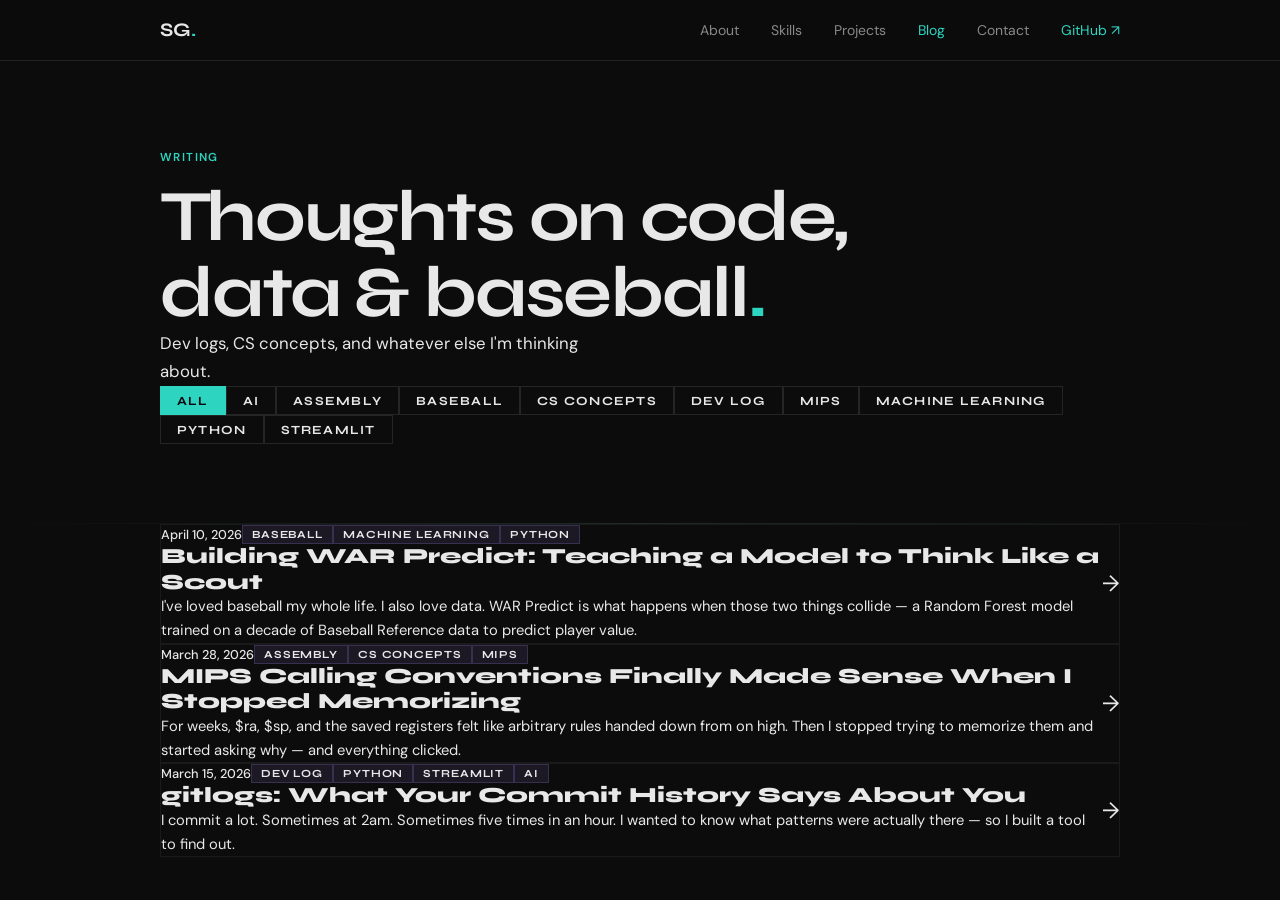
==== blog.html @ a14e2dfc "added new subfiles features for the blog section" ====
<!DOCTYPE html>
<html lang="en">
<head>
  <meta charset="UTF-8" />
  <meta name="viewport" content="width=device-width, initial-scale=1.0" />
  <meta name="description" content="Samuel Gonzalez — writing about dev, baseball analytics, and CS." />
  <title>Blog — Samuel Gonzalez</title>
  <link rel="preconnect" href="https://fonts.googleapis.com" />
  <link rel="preconnect" href="https://fonts.gstatic.com" crossorigin />
  <link href="https://fonts.googleapis.com/css2?family=Syne:wght@400;600;700;800&family=DM+Sans:ital,opsz,wght@0,9..40,300;0,9..40,400;0,9..40,500;1,9..40,300&display=swap" rel="stylesheet" />
  <link rel="stylesheet" href="style.css" />
  <link rel="stylesheet" href="blog.css" />
</head>
<body>

  <a href="#main-content" class="skip-link">Skip to content</a>
  <div class="noise" aria-hidden="true"></div>

  <!-- HEADER -->
  <header>
    <div class="container header-inner">
      <a href="index.html" class="wordmark" aria-label="Samuel Gonzalez home">SG<span class="dot">.</span></a>
      <nav>
        <ul class="nav-links">
          <li><a href="index.html#about">About</a></li>
          <li><a href="index.html#skills">Skills</a></li>
          <li><a href="index.html#projects">Projects</a></li>
          <li><a href="blog.html" class="nav-active">Blog</a></li>
          <li><a href="index.html#contact">Contact</a></li>
          <li><a href="https://github.com/SamGon24" target="_blank" rel="noopener noreferrer" class="nav-external">GitHub ↗</a></li>
        </ul>
      </nav>
      <button class="nav-toggle" aria-label="Toggle navigation" aria-expanded="false">
        <span></span><span></span>
      </button>
    </div>
  </header>

  <main id="main-content">

    <!-- BLOG HERO -->
    <section class="blog-hero">
      <div class="container">
        <div class="section-label reveal">Writing</div>
        <h1 class="blog-hero-title reveal reveal-delay-1">
          Thoughts on code,<br />data &amp; baseball<span class="accent-dot">.</span>
        </h1>
        <p class="blog-hero-sub reveal reveal-delay-2">
          Dev logs, CS concepts, and whatever else I'm thinking about.
        </p>

        <!-- Tag filter -->
        <div class="tag-filter reveal reveal-delay-3" id="tag-filter" role="group" aria-label="Filter by topic">
          <button class="tag-btn active" data-tag="all">All</button>
        </div>
      </div>
    </section>

    <!-- POST LIST -->
    <section class="blog-list-section">
      <div class="container">
        <div id="posts-grid" class="posts-grid">
          <!-- injected by JS -->
        </div>
        <div id="posts-empty" class="posts-empty" hidden>
          <span>No posts in this category yet.</span>
        </div>
      </div>
    </section>

  </main>

  <!-- POST MODAL (reading view) -->
  <div id="post-modal" class="modal" role="dialog" aria-modal="true" aria-labelledby="modal-title" hidden>
    <div class="modal-backdrop"></div>
    <div class="modal-panel">
      <button class="modal-close" aria-label="Close post">✕</button>
      <div class="modal-meta">
        <span id="modal-date" class="modal-date"></span>
        <div id="modal-tags" class="modal-tags"></div>
      </div>
      <h2 id="modal-title" class="modal-title"></h2>
      <div id="modal-body" class="modal-body"></div>
    </div>
  </div>

  <button id="back-to-top" aria-label="Back to top">↑</button>

  <script src="script.js"></script>
  <script src="blog.js"></script>
</body>
</html>
---- style.css ----
/* =============================================
   TOKENS
   ============================================= */
:root {
  --bg: #0c0c0c;
  --surface: #161616;
  --border: #222;
  --text: #e8e8e8;
  --muted: #888;
  --accent: #2dd4bf;
  --maxw: 1040px;
  --transition: 0.2s ease;
}

/* =============================================
   RESET & BASE
   ============================================= */
*, *::before, *::after { box-sizing: border-box; }
html { scroll-behavior: smooth; }

body {
  font-family: 'DM Sans', system-ui, sans-serif;
  font-size: 1rem;
  line-height: 1.65;
  margin: 0;
  padding: 0;
  background: var(--bg);
  color: var(--text);
  overflow-x: hidden;
}

img { display: block; max-width: 100%; height: auto; }
ul { list-style: none; padding: 0; margin: 0; }

/* =============================================
   TYPOGRAPHY
   ============================================= */
h1, h2, h3 {
  font-family: 'Syne', sans-serif;
  font-weight: 700;
  line-height: 1.05;
  margin: 0;
}

h2 { font-size: clamp(1.8rem, 3.5vw, 2.5rem); }
h3 { font-size: 1.15rem; }

p { color: var(--muted); margin: 0 0 1rem 0; }
p:last-child { margin-bottom: 0; }
strong { color: var(--text); font-weight: 600; }
em { font-style: italic; color: inherit; }

/* =============================================
   LAYOUT
   ============================================= */
.container {
  max-width: var(--maxw);
  margin: 0 auto;
  padding: 0 40px;
}

.section { padding: 100px 0; }

.section-alt {
  border-top: 1px solid var(--border);
  border-bottom: 1px solid var(--border);
}

.section-header { margin-bottom: 56px; }

.section-label {
  font-size: 0.72rem;
  font-weight: 600;
  letter-spacing: 0.12em;
  text-transform: uppercase;
  color: var(--accent);
  margin-bottom: 12px;
}

/* =============================================
   SKIP LINK
   ============================================= */
.skip-link {
  position: absolute;
  left: -999px;
  top: 12px;
  background: var(--surface);
  color: var(--text);
  padding: 10px 16px;
  border: 1px solid var(--border);
  z-index: 9999;
  font-size: 0.875rem;
}
.skip-link:focus { left: 12px; }

/* =============================================
   HEADER & NAV
   ============================================= */
header {
  position: fixed;
  top: 0; left: 0; right: 0;
  z-index: 100;
  background: rgba(12, 12, 12, 0.92);
  backdrop-filter: blur(8px);
  -webkit-backdrop-filter: blur(8px);
  border-bottom: 1px solid var(--border);
}

.header-inner {
  display: flex;
  align-items: center;
  justify-content: space-between;
  height: 60px;
}

.wordmark {
  font-family: 'Syne', sans-serif;
  font-size: 1.2rem;
  font-weight: 700;
  color: var(--text);
  text-decoration: none;
  transition: opacity var(--transition);
}
.wordmark:hover { color: var(--accent); opacity: 1; }
.dot { color: var(--accent); }

.nav-links {
  display: flex;
  align-items: center;
  gap: 32px;
}

nav a {
  color: var(--muted);
  text-decoration: none;
  font-size: 0.875rem;
  transition: color var(--transition);
}
nav a:hover { color: var(--accent); }
.nav-external { color: var(--accent) !important; }
nav a[aria-current="page"] { color: var(--accent); }

.nav-toggle {
  display: none;
  flex-direction: column;
  gap: 5px;
  background: none;
  border: none;
  cursor: pointer;
  padding: 4px;
}
.nav-toggle span {
  display: block;
  width: 20px;
  height: 1.5px;
  background: var(--text);
  transition: var(--transition);
}

/* =============================================
   FOCUS
   ============================================= */
a:focus-visible, button:focus-visible {
  outline: 1px solid var(--accent);
  outline-offset: 3px;
}

/* =============================================
   BUTTONS
   ============================================= */
.btn {
  display: inline-flex;
  align-items: center;
  gap: 6px;
  padding: 10px 20px;
  font-family: 'DM Sans', sans-serif;
  font-size: 0.875rem;
  font-weight: 500;
  text-decoration: none;
  cursor: pointer;
  white-space: nowrap;
  border: 1px solid var(--border);
  transition: opacity var(--transition), border-color var(--transition), color var(--transition);
}

.btn-primary {
  background: var(--accent);
  color: var(--bg);
  border-color: var(--accent);
}
.btn-primary:hover { opacity: 0.85; }

.btn-ghost {
  background: transparent;
  color: var(--muted);
}
.btn-ghost:hover { color: var(--text); border-color: var(--muted); }

.btn-outline {
  background: transparent;
  color: var(--text);
}
.btn-outline:hover { opacity: 0.6; }

/* =============================================
   HERO
   ============================================= */
.hero {
  min-height: 100svh;
  display: flex;
  align-items: center;
  padding: 120px 0 80px;
}

.hero-label {
  font-size: 0.72rem;
  font-weight: 600;
  letter-spacing: 0.12em;
  text-transform: uppercase;
  color: var(--accent);
  margin-bottom: 24px;
}

.hero-name {
  font-size: clamp(3rem, 9vw, 7rem);
  font-weight: 700;
  line-height: 0.95;
  letter-spacing: -0.02em;
  color: var(--text);
  margin-bottom: 28px;
}

.accent-dot { color: var(--accent); }

.hero-sub {
  font-size: 1rem;
  color: var(--muted);
  max-width: 420px;
  margin-bottom: 40px;
}

.hero-cta {
  display: flex;
  gap: 12px;
  flex-wrap: wrap;
}

/* =============================================
   ABOUT
   ============================================= */
.about-grid {
  display: grid;
  grid-template-columns: 1fr 1.4fr;
  gap: 72px;
  align-items: center;
}

.about-img-wrap { position: relative; }

.about-photo {
  width: 100%;
  max-width: 400px;
  filter: grayscale(15%);
}

.about-text h2 { margin: 12px 0 20px; }
.about-text p { margin-bottom: 12px; }
.about-text .btn { margin-top: 8px; }

/* =============================================
   SKILLS
   ============================================= */
.skills-grid {
  display: grid;
  grid-template-columns: repeat(3, 1fr);
  gap: 0;
  border: 1px solid var(--border);
}

.skill-group {
  padding: 32px;
  border-right: 1px solid var(--border);
}
.skill-group:last-child { border-right: none; }

.skill-group-title {
  font-family: 'Syne', sans-serif;
  font-size: 0.7rem;
  font-weight: 700;
  letter-spacing: 0.12em;
  text-transform: uppercase;
  color: var(--accent);
  margin: 0 0 16px;
}

.skill-list { display: flex; flex-direction: column; }

.skill-list li {
  color: var(--text);
  font-size: 0.9rem;
  padding: 8px 0;
  border-bottom: 1px solid var(--border);
}
.skill-list li:last-child { border-bottom: none; }

/* =============================================
   PROJECTS
   ============================================= */
.projects-grid {
  display: grid;
  grid-template-columns: repeat(3, 1fr);
  border: 1px solid var(--border);
}

.project-tile {
  display: flex;
  flex-direction: column;
  padding: 32px;
  border-right: 1px solid var(--border);
  border-bottom: 1px solid var(--border);
  transition: background var(--transition);
  position: relative;
}

.project-tile:hover {
  background: var(--surface);
}

/* Remove right border on every 3rd tile */
.project-tile:nth-child(3n) {
  border-right: none;
}

/* Remove bottom border on last row */
.project-tile:nth-last-child(-n+3):nth-child(3n+1),
.project-tile:nth-last-child(-n+3):nth-child(3n+1) ~ .project-tile {
  border-bottom: none;
}

.project-img-wrap {
  position: relative;
  overflow: hidden;
  width: 100%;
  aspect-ratio: 16 / 9;
  margin-bottom: 24px;
  background: var(--border);
}

.project-img {
  width: 100%;
  height: 100%;
  object-fit: cover;
  display: block;
  filter: grayscale(30%);
  transition: filter 0.4s ease;
}

.project-tile:hover .project-img { filter: grayscale(0%); }

.project-tile-body {
  display: flex;
  flex-direction: column;
  flex: 1;
}

.project-meta {
  display: flex;
  flex-wrap: wrap;
  gap: 0;
  margin-bottom: 10px;
  align-items: center;
}

.project-tag {
  font-size: 0.68rem;
  font-weight: 500;
  letter-spacing: 0.06em;
  text-transform: uppercase;
  color: var(--muted);
}

.project-tag + .project-tag::before {
  content: ' · ';
  color: var(--border);
}

.project-badge {
  font-size: 0.62rem;
  font-weight: 600;
  letter-spacing: 0.08em;
  text-transform: uppercase;
  color: var(--accent);
  border: 1px solid var(--accent);
  padding: 2px 7px;
  margin-left: auto;
}

.project-title {
  font-size: 1.1rem;
  color: var(--text);
  margin: 0 0 10px;
}

.project-desc {
  color: var(--muted);
  font-size: 0.875rem;
  margin: 0;
  flex: 1;
  line-height: 1.6;
}

.project-links { margin-top: 24px; }

/* =============================================
   ZONE DIVIDERS
   ============================================= */
.zone-divider {
  display: flex;
  align-items: center;
  gap: 20px;
  padding: 0 40px;
  max-width: var(--maxw);
  margin: 0 auto;
}

.zone-divider::before,
.zone-divider::after {
  content: '';
  flex: 1;
  height: 1px;
  background: var(--border);
}

.zone-label {
  font-size: 0.65rem;
  font-weight: 700;
  letter-spacing: 0.18em;
  text-transform: uppercase;
  color: var(--muted);
  white-space: nowrap;
}

/* =============================================
   RESEARCH
   ============================================= */
.research-grid {
  display: flex;
  flex-direction: column;
  gap: 0;
  border: 1px solid var(--border);
}

.research-item {
  padding: 36px 40px;
  border-bottom: 1px solid var(--border);
}
.research-item:last-child { border-bottom: none; }

.research-header {
  display: flex;
  align-items: flex-start;
  justify-content: space-between;
  gap: 16px;
  margin-bottom: 14px;
}

.research-org {
  font-size: 0.75rem;
  font-weight: 500;
  letter-spacing: 0.06em;
  text-transform: uppercase;
  color: var(--muted);
  margin-bottom: 4px;
}

.research-title {
  font-size: 1.15rem;
  color: var(--text);
  margin: 0;
}

.research-badge {
  font-size: 0.62rem;
  font-weight: 600;
  letter-spacing: 0.08em;
  text-transform: uppercase;
  color: var(--accent);
  border: 1px solid var(--accent);
  padding: 3px 8px;
  white-space: nowrap;
  flex-shrink: 0;
}

.research-desc {
  color: var(--muted);
  font-size: 0.9rem;
  margin: 0 0 16px;
  max-width: 680px;
}

.research-meta {
  display: flex;
  gap: 8px;
  flex-wrap: wrap;
}

.research-tag {
  font-size: 0.68rem;
  font-weight: 500;
  letter-spacing: 0.06em;
  text-transform: uppercase;
  color: var(--muted);
  border: 1px solid var(--border);
  padding: 3px 8px;
}

/* =============================================
   PROJECT PLACEHOLDER
   ============================================= */
.project-img-placeholder {
  display: flex;
  align-items: center;
  justify-content: center;
  background: var(--surface);
}

.placeholder-wordmark {
  font-family: 'Syne', sans-serif;
  font-size: 2rem;
  font-weight: 800;
  color: var(--border);
  letter-spacing: 0.05em;
}

/* =============================================
   CONTACT
   ============================================= */
.section-contact { border-top: 1px solid var(--border); }

.contact-inner { text-align: center; }

.contact-inner h2 {
  margin: 12px 0 20px;
  font-size: clamp(1.8rem, 4vw, 2.8rem);
}

.contact-inner p {
  max-width: 420px;
  margin: 0 auto 36px;
}

.contact-links {
  display: flex;
  gap: 12px;
  justify-content: center;
  flex-wrap: wrap;
}

/* =============================================
   FOOTER
   ============================================= */
footer {
  padding: 24px 0;
  border-top: 1px solid var(--border);
}

.footer-inner {
  display: flex;
  align-items: center;
  justify-content: space-between;
}

.footer-wordmark {
  font-family: 'Syne', sans-serif;
  font-size: 0.95rem;
  font-weight: 700;
  color: var(--muted);
}

footer p {
  font-size: 0.8rem;
  color: var(--muted);
  margin: 0;
}

/* =============================================
   BACK TO TOP
   ============================================= */
#back-to-top {
  position: fixed;
  bottom: 28px;
  right: 28px;
  width: 40px;
  height: 40px;
  background: transparent;
  color: var(--muted);
  border: 1px solid var(--border);
  font-size: 1rem;
  cursor: pointer;
  display: none;
  z-index: 200;
  transition: color var(--transition), border-color var(--transition);
}
#back-to-top:hover { color: var(--text); border-color: var(--muted); }

/* =============================================
   SCROLL REVEAL
   ============================================= */
.reveal {
  opacity: 0;
  transform: translateY(14px);
  transition: opacity 0.5s ease, transform 0.5s ease;
}
.reveal.visible { opacity: 1; transform: translateY(0); }
.reveal-delay-1 { transition-delay: 0.08s; }
.reveal-delay-2 { transition-delay: 0.16s; }
.reveal-delay-3 { transition-delay: 0.24s; }

/* =============================================
   RESPONSIVE
   ============================================= */
@media (max-width: 900px) {
  .about-grid { grid-template-columns: 1fr; gap: 40px; }
  .about-photo { max-width: 280px; margin: 0 auto; }
  .skills-grid { grid-template-columns: 1fr; }
  .skill-group { border-right: none; border-bottom: 1px solid var(--border); }
  .skill-group:last-child { border-bottom: none; }
  .projects-grid { grid-template-columns: repeat(2, 1fr); }
  .project-tile:nth-child(3n) { border-right: 1px solid var(--border); }
  .project-tile:nth-child(2n) { border-right: none; }
  .project-tile:nth-last-child(-n+3):nth-child(3n+1),
  .project-tile:nth-last-child(-n+3):nth-child(3n+1) ~ .project-tile { border-bottom: 1px solid var(--border); }
  .project-tile:nth-last-child(-n+2):nth-child(2n+1),
  .project-tile:nth-last-child(-n+2):nth-child(2n+1) ~ .project-tile { border-bottom: none; }
  .research-header { flex-direction: column; gap: 10px; }
  .footer-inner { flex-direction: column; gap: 8px; text-align: center; }
}

@media (max-width: 640px) {
  .container { padding: 0 24px; }
  .section { padding: 72px 0; }
  nav {
    display: none;
    position: fixed;
    inset: 60px 0 0 0;
    background: var(--bg);
    flex-direction: column;
    align-items: center;
    justify-content: center;
    gap: 40px;
    z-index: 99;
    border-top: 1px solid var(--border);
  }
  nav.open { display: flex; }
  .nav-links { flex-direction: column; align-items: center; gap: 28px; }
  nav a { font-size: 1.1rem; }
  .nav-toggle { display: flex; }
  .hero-name { font-size: clamp(2.8rem, 14vw, 4.5rem); }
  .hero-cta { flex-direction: column; }
  .projects-grid { grid-template-columns: 1fr; }
  .project-tile { border-right: none !important; }
  .project-tile:last-child { border-bottom: none; }
  .research-item { padding: 28px 24px; }
  .zone-divider { padding: 0 24px; }
  .contact-links { flex-direction: column; align-items: center; }
}

@media (prefers-reduced-motion: reduce) {
  html { scroll-behavior: auto; }
  *, *::before, *::after { transition: none !important; animation: none !important; }
  .reveal { opacity: 1; transform: none; }
}
---- blog.css ----
/* =============================================
   BLOG — blog.css
   Extends style.css — do not duplicate base tokens here
   ============================================= */

/* ---- Blog Hero ---- */
.blog-hero {
  padding: 148px 0 80px;
  position: relative;
  overflow: hidden;
}

.blog-hero::after {
  content: '';
  position: absolute;
  bottom: 0;
  left: 0;
  right: 0;
  height: 1px;
  background: linear-gradient(to right, transparent, rgba(110,231,183,0.15), transparent);
}

.blog-hero-title {
  font-size: clamp(2.4rem, 6vw, 4.5rem);
  line-height: 1.05;
  letter-spacing: -0.03em;
  color: var(--text-0);
  margin: var(--space-3) 0 var(--space-4) 0;
}

.blog-hero-sub {
  font-size: 1.05rem;
  color: var(--text-1);
  max-width: 440px;
  margin-bottom: var(--space-5);
}

/* ---- Tag filter ---- */
.tag-filter {
  display: flex;
  flex-wrap: wrap;
  gap: var(--space-2);
}

.tag-btn {
  font-family: 'Syne', sans-serif;
  font-size: 0.78rem;
  font-weight: 700;
  letter-spacing: 0.1em;
  text-transform: uppercase;
  padding: 6px 16px;
  border-radius: var(--radius-pill);
  border: 1px solid rgba(255,255,255,0.1);
  background: transparent;
  color: var(--text-1);
  cursor: pointer;
  transition: all 0.2s ease;
}

.tag-btn:hover {
  border-color: var(--accent);
  color: var(--accent);
}

.tag-btn.active {
  background: var(--accent);
  color: #080810;
  border-color: var(--accent);
}

/* ---- Post list ---- */
.blog-list-section {
  padding: var(--space-6) 0 var(--space-7) 0;
}

.posts-grid {
  display: grid;
  gap: var(--space-4);
}

/* ---- Post card ---- */
.post-card {
  background: var(--bg-2);
  border: 1px solid rgba(255,255,255,0.06);
  border-radius: var(--card-radius);
  padding: var(--space-5) var(--space-6);
  display: grid;
  grid-template-columns: 1fr auto;
  align-items: start;
  gap: var(--space-4);
  cursor: pointer;
  transition: border-color 0.25s ease, transform 0.25s ease, box-shadow 0.25s ease;
  text-align: left;
  width: 100%;
  font-family: 'DM Sans', sans-serif;
  color: var(--text-0);
}

.post-card:hover {
  border-color: rgba(110,231,183,0.25);
  transform: translateY(-4px);
  box-shadow: 0 12px 40px rgba(0,0,0,0.35);
}

.post-card-left {
  display: flex;
  flex-direction: column;
  gap: var(--space-2);
}

.post-card-meta {
  display: flex;
  align-items: center;
  gap: var(--space-3);
  flex-wrap: wrap;
}

.post-card-date {
  font-size: 0.8rem;
  color: var(--text-2);
  font-weight: 500;
}

.post-card-tags {
  display: flex;
  gap: var(--space-1);
  flex-wrap: wrap;
}

.post-card-tag {
  font-family: 'Syne', sans-serif;
  font-size: 0.68rem;
  font-weight: 700;
  letter-spacing: 0.08em;
  text-transform: uppercase;
  color: var(--accent-2);
  background: rgba(167,139,250,0.1);
  border: 1px solid rgba(167,139,250,0.2);
  padding: 2px 9px;
  border-radius: var(--radius-pill);
}

.post-card-title {
  font-family: 'Syne', sans-serif;
  font-size: 1.35rem;
  font-weight: 800;
  color: var(--text-0);
  line-height: 1.2;
  margin: 0;
  transition: color 0.2s ease;
}

.post-card:hover .post-card-title {
  color: var(--accent);
}

.post-card-excerpt {
  font-size: 0.92rem;
  color: var(--text-1);
  line-height: 1.6;
  margin: 0;
  display: -webkit-box;
  -webkit-line-clamp: 2;
  -webkit-box-orient: vertical;
  overflow: hidden;
}

.post-card-arrow {
  font-size: 1.4rem;
  color: var(--text-2);
  align-self: center;
  transition: color 0.2s ease, transform 0.2s ease;
  flex-shrink: 0;
}

.post-card:hover .post-card-arrow {
  color: var(--accent);
  transform: translateX(4px);
}

/* ---- Empty state ---- */
.posts-empty {
  text-align: center;
  padding: var(--space-7) 0;
  color: var(--text-2);
  font-size: 0.95rem;
}

/* ---- Active nav link ---- */
.nav-active {
  color: var(--accent) !important;
}

/* ---- Modal ---- */
.modal {
  position: fixed;
  inset: 0;
  z-index: 500;
  display: flex;
  align-items: center;
  justify-content: center;
  padding: var(--space-4);
}

.modal[hidden] { display: none; }

.modal-backdrop {
  position: absolute;
  inset: 0;
  background: rgba(4, 4, 10, 0.85);
  backdrop-filter: blur(8px);
  -webkit-backdrop-filter: blur(8px);
  cursor: pointer;
}

.modal-panel {
  position: relative;
  background: var(--bg-2);
  border: 1px solid rgba(255,255,255,0.08);
  border-radius: var(--card-radius);
  max-width: 680px;
  width: 100%;
  max-height: 88vh;
  overflow-y: auto;
  padding: var(--space-6);
  box-shadow: 0 24px 80px rgba(0,0,0,0.6);
  animation: modal-in 0.3s cubic-bezier(0.34, 1.56, 0.64, 1);
}

@keyframes modal-in {
  from { opacity: 0; transform: scale(0.95) translateY(12px); }
  to   { opacity: 1; transform: scale(1) translateY(0); }
}

.modal-close {
  position: absolute;
  top: var(--space-4);
  right: var(--space-4);
  background: rgba(255,255,255,0.06);
  border: 1px solid rgba(255,255,255,0.08);
  color: var(--text-1);
  width: 34px;
  height: 34px;
  border-radius: 50%;
  font-size: 0.85rem;
  cursor: pointer;
  display: flex;
  align-items: center;
  justify-content: center;
  transition: background 0.2s ease, color 0.2s ease;
}

.modal-close:hover {
  background: rgba(255,255,255,0.12);
  color: var(--text-0);
}

.modal-meta {
  display: flex;
  align-items: center;
  gap: var(--space-3);
  margin-bottom: var(--space-4);
  flex-wrap: wrap;
}

.modal-date {
  font-size: 0.82rem;
  color: var(--text-2);
  font-weight: 500;
}

.modal-tags {
  display: flex;
  gap: var(--space-1);
  flex-wrap: wrap;
}

.modal-title {
  font-family: 'Syne', sans-serif;
  font-size: clamp(1.5rem, 4vw, 2rem);
  font-weight: 800;
  line-height: 1.15;
  color: var(--text-0);
  margin: 0 0 var(--space-5) 0;
}

.modal-body {
  color: var(--text-1);
  font-size: 1rem;
  line-height: 1.8;
}

.modal-body p {
  margin: 0 0 var(--space-4) 0;
}

/* Scrollbar inside modal */
.modal-panel::-webkit-scrollbar { width: 6px; }
.modal-panel::-webkit-scrollbar-track { background: transparent; }
.modal-panel::-webkit-scrollbar-thumb { background: rgba(255,255,255,0.1); border-radius: 3px; }

/* ---- Responsive ---- */
@media (max-width: 640px) {
  .post-card {
    grid-template-columns: 1fr;
    padding: var(--space-4);
  }
  .post-card-arrow { display: none; }
  .modal-panel { padding: var(--space-4); }
}
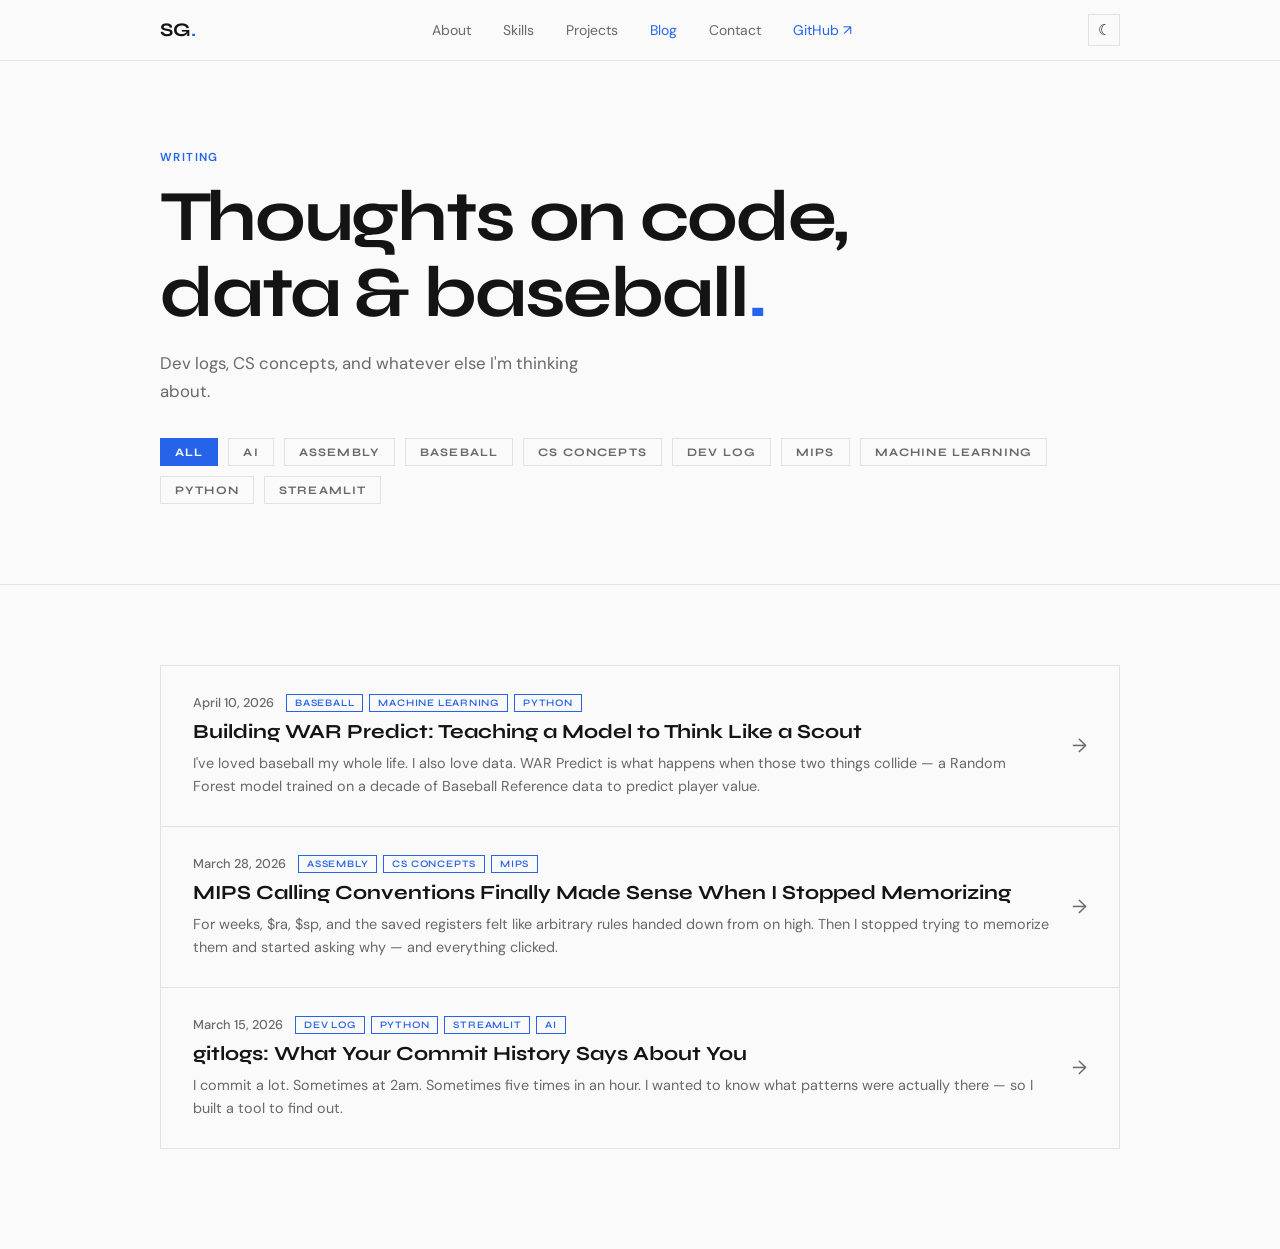
==== commit 9e066ede: "minimalized a lot of ai slop" ====
--- a/blog.html
+++ b/blog.html
@@ -10,11 +10,17 @@
   <link href="https://fonts.googleapis.com/css2?family=Syne:wght@400;600;700;800&family=DM+Sans:ital,opsz,wght@0,9..40,300;0,9..40,400;0,9..40,500;1,9..40,300&display=swap" rel="stylesheet" />
   <link rel="stylesheet" href="style.css" />
   <link rel="stylesheet" href="blog.css" />
+  <script>
+    (function () {
+      var saved = localStorage.getItem("theme");
+      var theme = saved || (window.matchMedia("(prefers-color-scheme: light)").matches ? "light" : "dark");
+      document.documentElement.setAttribute("data-theme", theme);
+    })();
+  </script>
 </head>
 <body>
 
   <a href="#main-content" class="skip-link">Skip to content</a>
-  <div class="noise" aria-hidden="true"></div>
 
   <!-- HEADER -->
   <header>
@@ -30,6 +36,10 @@
           <li><a href="https://github.com/SamGon24" target="_blank" rel="noopener noreferrer" class="nav-external">GitHub ↗</a></li>
         </ul>
       </nav>
+      <button id="theme-toggle" class="theme-toggle" aria-label="Toggle dark or light mode">
+        <span class="icon-light" aria-hidden="true">☀</span>
+        <span class="icon-dark" aria-hidden="true">☾</span>
+      </button>
       <button class="nav-toggle" aria-label="Toggle navigation" aria-expanded="false">
         <span></span><span></span>
       </button>
@@ -41,16 +51,16 @@
     <!-- BLOG HERO -->
     <section class="blog-hero">
       <div class="container">
-        <div class="section-label reveal">Writing</div>
-        <h1 class="blog-hero-title reveal reveal-delay-1">
+        <div class="section-label">Writing</div>
+        <h1 class="blog-hero-title">
           Thoughts on code,<br />data &amp; baseball<span class="accent-dot">.</span>
         </h1>
-        <p class="blog-hero-sub reveal reveal-delay-2">
+        <p class="blog-hero-sub">
           Dev logs, CS concepts, and whatever else I'm thinking about.
         </p>
 
         <!-- Tag filter -->
-        <div class="tag-filter reveal reveal-delay-3" id="tag-filter" role="group" aria-label="Filter by topic">
+        <div class="tag-filter" id="tag-filter" role="group" aria-label="Filter by topic">
           <button class="tag-btn active" data-tag="all">All</button>
         </div>
       </div>
--- a/style.css
+++ b/style.css
@@ -2,21 +2,33 @@
    TOKENS
    ============================================= */
 :root {
-  --bg: #0c0c0c;
-  --surface: #161616;
-  --border: #222;
-  --text: #e8e8e8;
-  --muted: #888;
-  --accent: #2dd4bf;
+  --bg: #0b0b0c;
+  --surface: #17171a;
+  --border: #2a2a2e;
+  --text: #f2f2f3;
+  --muted: #9a9a9f;
+  --accent: #4d8dff;
+  --accent-contrast: #ffffff;
+  --backdrop: rgba(0, 0, 0, 0.6);
   --maxw: 1040px;
-  --transition: 0.2s ease;
+  --transition: 0.15s ease;
+}
+
+:root[data-theme="light"] {
+  --bg: #fafafa;
+  --surface: #ffffff;
+  --border: #e2e2e5;
+  --text: #141414;
+  --muted: #68686d;
+  --accent: #2563eb;
+  --accent-contrast: #ffffff;
+  --backdrop: rgba(0, 0, 0, 0.35);
 }
 
 /* =============================================
    RESET & BASE
    ============================================= */
 *, *::before, *::after { box-sizing: border-box; }
-html { scroll-behavior: smooth; }
 
 body {
   font-family: 'DM Sans', system-ui, sans-serif;
@@ -27,6 +39,7 @@
   background: var(--bg);
   color: var(--text);
   overflow-x: hidden;
+  transition: background var(--transition), color var(--transition);
 }
 
 img { display: block; max-width: 100%; height: auto; }
@@ -100,10 +113,9 @@
   position: fixed;
   top: 0; left: 0; right: 0;
   z-index: 100;
-  background: rgba(12, 12, 12, 0.92);
-  backdrop-filter: blur(8px);
-  -webkit-backdrop-filter: blur(8px);
+  background: var(--bg);
   border-bottom: 1px solid var(--border);
+  transition: background var(--transition), border-color var(--transition);
 }
 
 .header-inner {
@@ -111,6 +123,7 @@
   align-items: center;
   justify-content: space-between;
   height: 60px;
+  gap: 20px;
 }
 
 .wordmark {
@@ -119,9 +132,8 @@
   font-weight: 700;
   color: var(--text);
   text-decoration: none;
-  transition: opacity var(--transition);
-}
-.wordmark:hover { color: var(--accent); opacity: 1; }
+}
+.wordmark:hover { color: var(--accent); }
 .dot { color: var(--accent); }
 
 .nav-links {
@@ -154,8 +166,35 @@
   width: 20px;
   height: 1.5px;
   background: var(--text);
-  transition: var(--transition);
-}
+}
+.nav-toggle[aria-expanded="true"] span:first-child {
+  transform: translateY(6.5px) rotate(45deg);
+}
+.nav-toggle[aria-expanded="true"] span:last-child {
+  transform: translateY(-6.5px) rotate(-45deg);
+}
+
+/* =============================================
+   THEME TOGGLE
+   ============================================= */
+.theme-toggle {
+  display: inline-flex;
+  align-items: center;
+  justify-content: center;
+  width: 32px;
+  height: 32px;
+  background: transparent;
+  border: 1px solid var(--border);
+  color: var(--text);
+  cursor: pointer;
+  font-size: 0.95rem;
+  line-height: 1;
+  transition: border-color var(--transition), color var(--transition);
+}
+.theme-toggle:hover { border-color: var(--muted); }
+.theme-toggle .icon-dark { display: none; }
+:root[data-theme="light"] .theme-toggle .icon-light { display: none; }
+:root[data-theme="light"] .theme-toggle .icon-dark { display: inline; }
 
 /* =============================================
    FOCUS
@@ -180,12 +219,12 @@
   cursor: pointer;
   white-space: nowrap;
   border: 1px solid var(--border);
-  transition: opacity var(--transition), border-color var(--transition), color var(--transition);
+  transition: opacity var(--transition), border-color var(--transition), color var(--transition), background var(--transition);
 }
 
 .btn-primary {
   background: var(--accent);
-  color: var(--bg);
+  color: var(--accent-contrast);
   border-color: var(--accent);
 }
 .btn-primary:hover { opacity: 0.85; }
@@ -255,12 +294,11 @@
   align-items: center;
 }
 
-.about-img-wrap { position: relative; }
-
 .about-photo {
   width: 100%;
   max-width: 400px;
   filter: grayscale(15%);
+  border: 1px solid var(--border);
 }
 
 .about-text h2 { margin: 12px 0 20px; }
@@ -318,7 +356,6 @@
   padding: 32px;
   border-right: 1px solid var(--border);
   border-bottom: 1px solid var(--border);
-  transition: background var(--transition);
   position: relative;
 }
 
@@ -352,7 +389,6 @@
   object-fit: cover;
   display: block;
   filter: grayscale(30%);
-  transition: filter 0.4s ease;
 }
 
 .project-tile:hover .project-img { filter: grayscale(0%); }
@@ -592,7 +628,7 @@
   right: 28px;
   width: 40px;
   height: 40px;
-  background: transparent;
+  background: var(--bg);
   color: var(--muted);
   border: 1px solid var(--border);
   font-size: 1rem;
@@ -602,19 +638,6 @@
   transition: color var(--transition), border-color var(--transition);
 }
 #back-to-top:hover { color: var(--text); border-color: var(--muted); }
-
-/* =============================================
-   SCROLL REVEAL
-   ============================================= */
-.reveal {
-  opacity: 0;
-  transform: translateY(14px);
-  transition: opacity 0.5s ease, transform 0.5s ease;
-}
-.reveal.visible { opacity: 1; transform: translateY(0); }
-.reveal-delay-1 { transition-delay: 0.08s; }
-.reveal-delay-2 { transition-delay: 0.16s; }
-.reveal-delay-3 { transition-delay: 0.24s; }
 
 /* =============================================
    RESPONSIVE
@@ -666,7 +689,5 @@
 }
 
 @media (prefers-reduced-motion: reduce) {
-  html { scroll-behavior: auto; }
   *, *::before, *::after { transition: none !important; animation: none !important; }
-  .reveal { opacity: 1; transform: none; }
-}
+}
--- a/blog.css
+++ b/blog.css
@@ -6,55 +6,43 @@
 /* ---- Blog Hero ---- */
 .blog-hero {
   padding: 148px 0 80px;
-  position: relative;
-  overflow: hidden;
-}
-
-.blog-hero::after {
-  content: '';
-  position: absolute;
-  bottom: 0;
-  left: 0;
-  right: 0;
-  height: 1px;
-  background: linear-gradient(to right, transparent, rgba(110,231,183,0.15), transparent);
+  border-bottom: 1px solid var(--border);
 }
 
 .blog-hero-title {
   font-size: clamp(2.4rem, 6vw, 4.5rem);
   line-height: 1.05;
   letter-spacing: -0.03em;
-  color: var(--text-0);
-  margin: var(--space-3) 0 var(--space-4) 0;
+  color: var(--text);
+  margin: 12px 0 20px 0;
 }
 
 .blog-hero-sub {
   font-size: 1.05rem;
-  color: var(--text-1);
+  color: var(--muted);
   max-width: 440px;
-  margin-bottom: var(--space-5);
+  margin-bottom: 32px;
 }
 
 /* ---- Tag filter ---- */
 .tag-filter {
   display: flex;
   flex-wrap: wrap;
-  gap: var(--space-2);
+  gap: 10px;
 }
 
 .tag-btn {
   font-family: 'Syne', sans-serif;
-  font-size: 0.78rem;
+  font-size: 0.72rem;
   font-weight: 700;
   letter-spacing: 0.1em;
   text-transform: uppercase;
-  padding: 6px 16px;
-  border-radius: var(--radius-pill);
-  border: 1px solid rgba(255,255,255,0.1);
+  padding: 6px 14px;
+  border: 1px solid var(--border);
   background: transparent;
-  color: var(--text-1);
-  cursor: pointer;
-  transition: all 0.2s ease;
+  color: var(--muted);
+  cursor: pointer;
+  transition: border-color var(--transition), color var(--transition), background var(--transition);
 }
 
 .tag-btn:hover {
@@ -64,90 +52,88 @@
 
 .tag-btn.active {
   background: var(--accent);
-  color: #080810;
+  color: var(--accent-contrast);
   border-color: var(--accent);
 }
 
 /* ---- Post list ---- */
 .blog-list-section {
-  padding: var(--space-6) 0 var(--space-7) 0;
+  padding: 80px 0 100px 0;
 }
 
 .posts-grid {
-  display: grid;
-  gap: var(--space-4);
+  display: flex;
+  flex-direction: column;
+  border: 1px solid var(--border);
 }
 
 /* ---- Post card ---- */
 .post-card {
-  background: var(--bg-2);
-  border: 1px solid rgba(255,255,255,0.06);
-  border-radius: var(--card-radius);
-  padding: var(--space-5) var(--space-6);
+  background: transparent;
+  border: none;
+  border-bottom: 1px solid var(--border);
+  padding: 28px 32px;
   display: grid;
   grid-template-columns: 1fr auto;
   align-items: start;
-  gap: var(--space-4);
-  cursor: pointer;
-  transition: border-color 0.25s ease, transform 0.25s ease, box-shadow 0.25s ease;
+  gap: 20px;
+  cursor: pointer;
   text-align: left;
   width: 100%;
   font-family: 'DM Sans', sans-serif;
-  color: var(--text-0);
-}
+  color: var(--text);
+  transition: background var(--transition);
+}
+
+.posts-grid .post-card:last-child { border-bottom: none; }
 
 .post-card:hover {
-  border-color: rgba(110,231,183,0.25);
-  transform: translateY(-4px);
-  box-shadow: 0 12px 40px rgba(0,0,0,0.35);
+  background: var(--surface);
 }
 
 .post-card-left {
   display: flex;
   flex-direction: column;
-  gap: var(--space-2);
+  gap: 8px;
 }
 
 .post-card-meta {
   display: flex;
   align-items: center;
-  gap: var(--space-3);
+  gap: 12px;
   flex-wrap: wrap;
 }
 
 .post-card-date {
   font-size: 0.8rem;
-  color: var(--text-2);
+  color: var(--muted);
   font-weight: 500;
 }
 
 .post-card-tags {
   display: flex;
-  gap: var(--space-1);
+  gap: 6px;
   flex-wrap: wrap;
 }
 
 .post-card-tag {
   font-family: 'Syne', sans-serif;
-  font-size: 0.68rem;
-  font-weight: 700;
+  font-size: 0.62rem;
+  font-weight: 600;
   letter-spacing: 0.08em;
   text-transform: uppercase;
-  color: var(--accent-2);
-  background: rgba(167,139,250,0.1);
-  border: 1px solid rgba(167,139,250,0.2);
-  padding: 2px 9px;
-  border-radius: var(--radius-pill);
+  color: var(--accent);
+  border: 1px solid var(--accent);
+  padding: 2px 8px;
 }
 
 .post-card-title {
   font-family: 'Syne', sans-serif;
-  font-size: 1.35rem;
-  font-weight: 800;
-  color: var(--text-0);
+  font-size: 1.25rem;
+  font-weight: 700;
+  color: var(--text);
   line-height: 1.2;
   margin: 0;
-  transition: color 0.2s ease;
 }
 
 .post-card:hover .post-card-title {
@@ -155,8 +141,8 @@
 }
 
 .post-card-excerpt {
-  font-size: 0.92rem;
-  color: var(--text-1);
+  font-size: 0.9rem;
+  color: var(--muted);
   line-height: 1.6;
   margin: 0;
   display: -webkit-box;
@@ -166,23 +152,21 @@
 }
 
 .post-card-arrow {
-  font-size: 1.4rem;
-  color: var(--text-2);
+  font-size: 1.2rem;
+  color: var(--muted);
   align-self: center;
-  transition: color 0.2s ease, transform 0.2s ease;
   flex-shrink: 0;
 }
 
 .post-card:hover .post-card-arrow {
   color: var(--accent);
-  transform: translateX(4px);
 }
 
 /* ---- Empty state ---- */
 .posts-empty {
   text-align: center;
-  padding: var(--space-7) 0;
-  color: var(--text-2);
+  padding: 60px 0;
+  color: var(--muted);
   font-size: 0.95rem;
 }
 
@@ -199,7 +183,7 @@
   display: flex;
   align-items: center;
   justify-content: center;
-  padding: var(--space-4);
+  padding: 24px;
 }
 
 .modal[hidden] { display: none; }
@@ -207,104 +191,88 @@
 .modal-backdrop {
   position: absolute;
   inset: 0;
-  background: rgba(4, 4, 10, 0.85);
-  backdrop-filter: blur(8px);
-  -webkit-backdrop-filter: blur(8px);
+  background: var(--backdrop);
   cursor: pointer;
 }
 
 .modal-panel {
   position: relative;
-  background: var(--bg-2);
-  border: 1px solid rgba(255,255,255,0.08);
-  border-radius: var(--card-radius);
+  background: var(--surface);
+  border: 1px solid var(--border);
   max-width: 680px;
   width: 100%;
   max-height: 88vh;
   overflow-y: auto;
-  padding: var(--space-6);
-  box-shadow: 0 24px 80px rgba(0,0,0,0.6);
-  animation: modal-in 0.3s cubic-bezier(0.34, 1.56, 0.64, 1);
-}
-
-@keyframes modal-in {
-  from { opacity: 0; transform: scale(0.95) translateY(12px); }
-  to   { opacity: 1; transform: scale(1) translateY(0); }
+  padding: 40px;
 }
 
 .modal-close {
   position: absolute;
-  top: var(--space-4);
-  right: var(--space-4);
-  background: rgba(255,255,255,0.06);
-  border: 1px solid rgba(255,255,255,0.08);
-  color: var(--text-1);
-  width: 34px;
-  height: 34px;
-  border-radius: 50%;
+  top: 20px;
+  right: 20px;
+  background: transparent;
+  border: 1px solid var(--border);
+  color: var(--muted);
+  width: 32px;
+  height: 32px;
   font-size: 0.85rem;
   cursor: pointer;
   display: flex;
   align-items: center;
   justify-content: center;
-  transition: background 0.2s ease, color 0.2s ease;
+  transition: color var(--transition), border-color var(--transition);
 }
 
 .modal-close:hover {
-  background: rgba(255,255,255,0.12);
-  color: var(--text-0);
+  color: var(--text);
+  border-color: var(--muted);
 }
 
 .modal-meta {
   display: flex;
   align-items: center;
-  gap: var(--space-3);
-  margin-bottom: var(--space-4);
+  gap: 12px;
+  margin-bottom: 20px;
   flex-wrap: wrap;
 }
 
 .modal-date {
   font-size: 0.82rem;
-  color: var(--text-2);
+  color: var(--muted);
   font-weight: 500;
 }
 
 .modal-tags {
   display: flex;
-  gap: var(--space-1);
+  gap: 6px;
   flex-wrap: wrap;
 }
 
 .modal-title {
   font-family: 'Syne', sans-serif;
   font-size: clamp(1.5rem, 4vw, 2rem);
-  font-weight: 800;
+  font-weight: 700;
   line-height: 1.15;
-  color: var(--text-0);
-  margin: 0 0 var(--space-5) 0;
+  color: var(--text);
+  margin: 0 0 28px 0;
 }
 
 .modal-body {
-  color: var(--text-1);
+  color: var(--muted);
   font-size: 1rem;
   line-height: 1.8;
 }
 
 .modal-body p {
-  margin: 0 0 var(--space-4) 0;
-}
-
-/* Scrollbar inside modal */
-.modal-panel::-webkit-scrollbar { width: 6px; }
-.modal-panel::-webkit-scrollbar-track { background: transparent; }
-.modal-panel::-webkit-scrollbar-thumb { background: rgba(255,255,255,0.1); border-radius: 3px; }
+  margin: 0 0 20px 0;
+}
 
 /* ---- Responsive ---- */
 @media (max-width: 640px) {
   .post-card {
     grid-template-columns: 1fr;
-    padding: var(--space-4);
+    padding: 20px 24px;
   }
   .post-card-arrow { display: none; }
-  .modal-panel { padding: var(--space-4); }
-}
+  .modal-panel { padding: 24px; }
+}
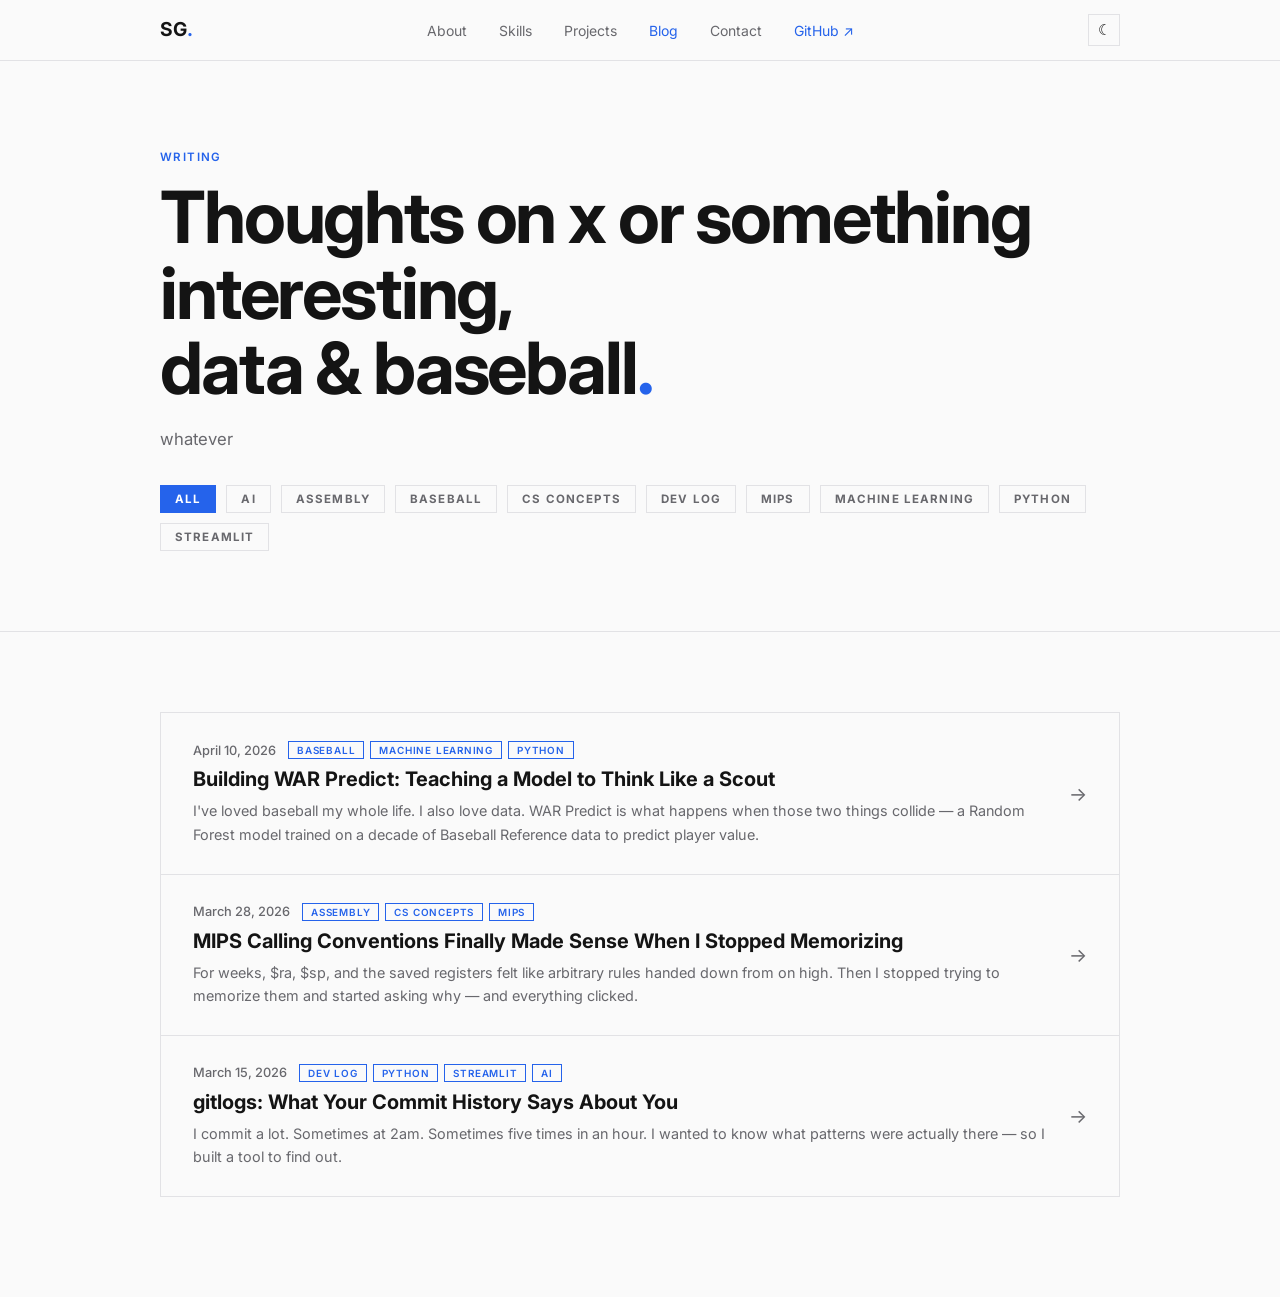
==== commit 1a84777e: "changed font type" ====
--- a/blog.html
+++ b/blog.html
@@ -3,11 +3,11 @@
 <head>
   <meta charset="UTF-8" />
   <meta name="viewport" content="width=device-width, initial-scale=1.0" />
-  <meta name="description" content="Samuel Gonzalez — writing about dev, baseball analytics, and CS." />
-  <title>Blog — Samuel Gonzalez</title>
+  <meta name="description" content="blob, eventually will write something here idk" />
+  <title>Blog - Samuel Gonzalez</title>
   <link rel="preconnect" href="https://fonts.googleapis.com" />
   <link rel="preconnect" href="https://fonts.gstatic.com" crossorigin />
-  <link href="https://fonts.googleapis.com/css2?family=Syne:wght@400;600;700;800&family=DM+Sans:ital,opsz,wght@0,9..40,300;0,9..40,400;0,9..40,500;1,9..40,300&display=swap" rel="stylesheet" />
+  <link href="https://fonts.googleapis.com/css2?family=Inter:ital,wght@0,400;0,500;0,600;0,700;1,400&display=swap" rel="stylesheet" />
   <link rel="stylesheet" href="style.css" />
   <link rel="stylesheet" href="blog.css" />
   <script>
@@ -53,10 +53,10 @@
       <div class="container">
         <div class="section-label">Writing</div>
         <h1 class="blog-hero-title">
-          Thoughts on code,<br />data &amp; baseball<span class="accent-dot">.</span>
+          Thoughts on x or something interesting,<br />data &amp; baseball<span class="accent-dot">.</span>
         </h1>
         <p class="blog-hero-sub">
-          Dev logs, CS concepts, and whatever else I'm thinking about.
+          whatever
         </p>
 
         <!-- Tag filter -->
@@ -73,7 +73,7 @@
           <!-- injected by JS -->
         </div>
         <div id="posts-empty" class="posts-empty" hidden>
-          <span>No posts in this category yet.</span>
+          <span>Nothing here yet.</span>
         </div>
       </div>
     </section>
--- a/style.css
+++ b/style.css
@@ -31,7 +31,7 @@
 *, *::before, *::after { box-sizing: border-box; }
 
 body {
-  font-family: 'DM Sans', system-ui, sans-serif;
+  font-family: 'Inter', system-ui, sans-serif;
   font-size: 1rem;
   line-height: 1.65;
   margin: 0;
@@ -49,7 +49,7 @@
    TYPOGRAPHY
    ============================================= */
 h1, h2, h3 {
-  font-family: 'Syne', sans-serif;
+  font-family: 'Inter', system-ui, sans-serif;
   font-weight: 700;
   line-height: 1.05;
   margin: 0;
@@ -127,7 +127,7 @@
 }
 
 .wordmark {
-  font-family: 'Syne', sans-serif;
+  font-family: 'Inter', system-ui, sans-serif;
   font-size: 1.2rem;
   font-weight: 700;
   color: var(--text);
@@ -212,7 +212,7 @@
   align-items: center;
   gap: 6px;
   padding: 10px 20px;
-  font-family: 'DM Sans', sans-serif;
+  font-family: 'Inter', system-ui, sans-serif;
   font-size: 0.875rem;
   font-weight: 500;
   text-decoration: none;
@@ -322,7 +322,7 @@
 .skill-group:last-child { border-right: none; }
 
 .skill-group-title {
-  font-family: 'Syne', sans-serif;
+  font-family: 'Inter', system-ui, sans-serif;
   font-size: 0.7rem;
   font-weight: 700;
   letter-spacing: 0.12em;
@@ -561,7 +561,7 @@
 }
 
 .placeholder-wordmark {
-  font-family: 'Syne', sans-serif;
+  font-family: 'Inter', system-ui, sans-serif;
   font-size: 2rem;
   font-weight: 800;
   color: var(--border);
@@ -607,7 +607,7 @@
 }
 
 .footer-wordmark {
-  font-family: 'Syne', sans-serif;
+  font-family: 'Inter', system-ui, sans-serif;
   font-size: 0.95rem;
   font-weight: 700;
   color: var(--muted);
--- a/blog.css
+++ b/blog.css
@@ -32,7 +32,7 @@
 }
 
 .tag-btn {
-  font-family: 'Syne', sans-serif;
+  font-family: 'Inter', system-ui, sans-serif;
   font-size: 0.72rem;
   font-weight: 700;
   letter-spacing: 0.1em;
@@ -80,7 +80,7 @@
   cursor: pointer;
   text-align: left;
   width: 100%;
-  font-family: 'DM Sans', sans-serif;
+  font-family: 'Inter', system-ui, sans-serif;
   color: var(--text);
   transition: background var(--transition);
 }
@@ -117,7 +117,7 @@
 }
 
 .post-card-tag {
-  font-family: 'Syne', sans-serif;
+  font-family: 'Inter', system-ui, sans-serif;
   font-size: 0.62rem;
   font-weight: 600;
   letter-spacing: 0.08em;
@@ -128,7 +128,7 @@
 }
 
 .post-card-title {
-  font-family: 'Syne', sans-serif;
+  font-family: 'Inter', system-ui, sans-serif;
   font-size: 1.25rem;
   font-weight: 700;
   color: var(--text);
@@ -249,7 +249,7 @@
 }
 
 .modal-title {
-  font-family: 'Syne', sans-serif;
+  font-family: 'Inter', system-ui, sans-serif;
   font-size: clamp(1.5rem, 4vw, 2rem);
   font-weight: 700;
   line-height: 1.15;
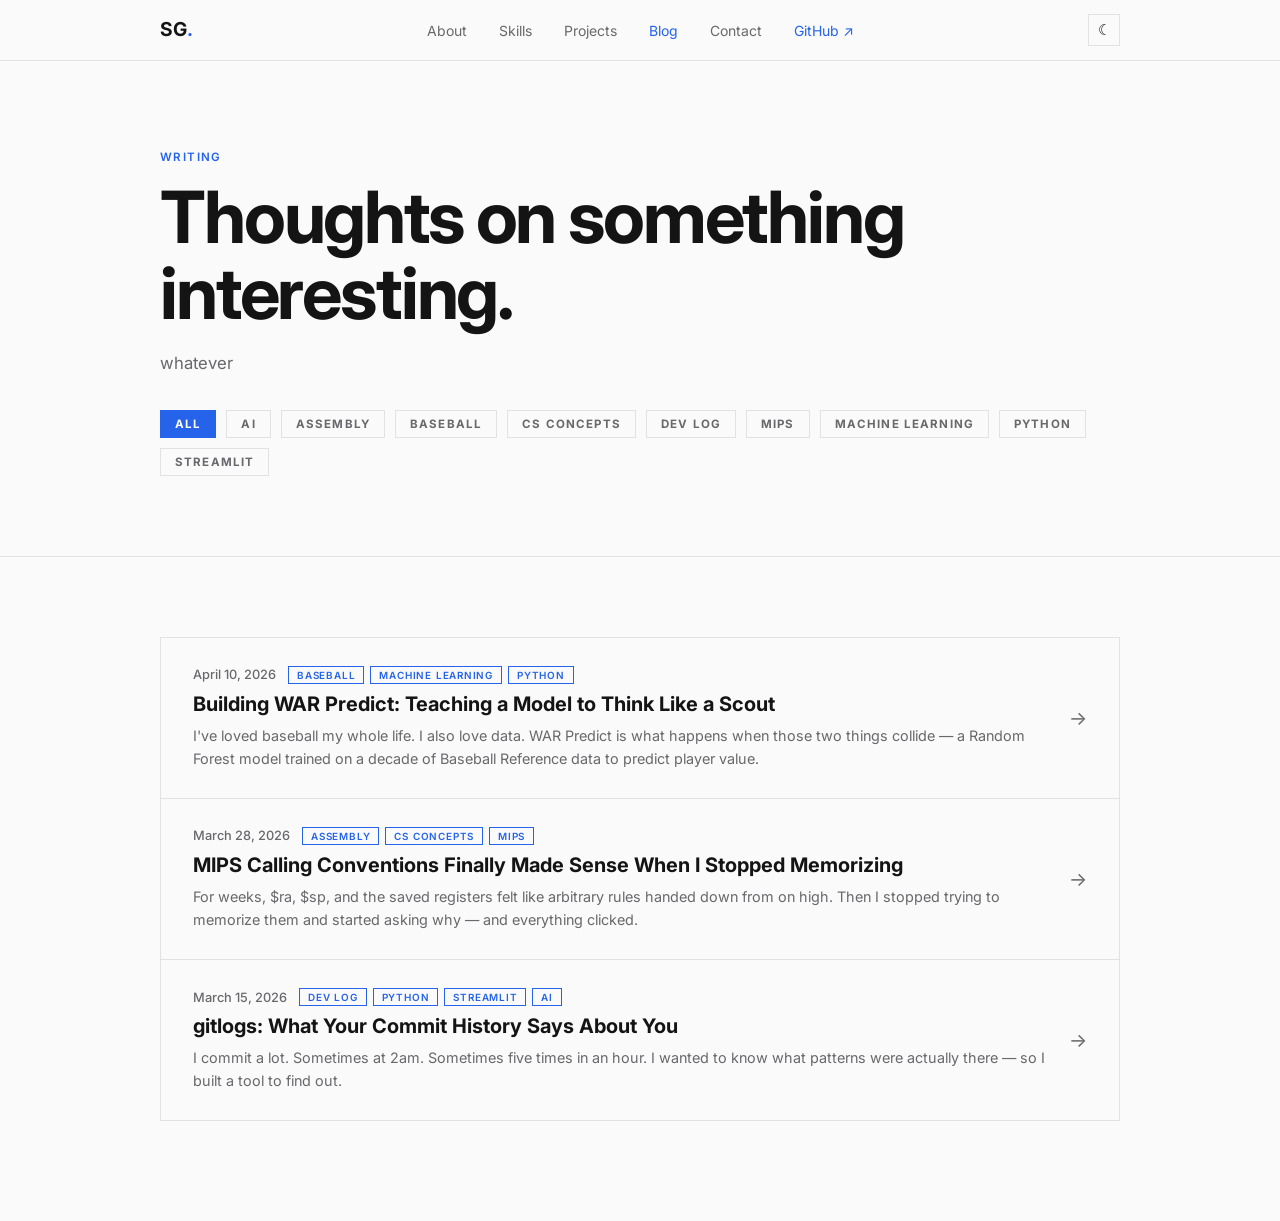
==== commit 6f6b2dad: "minor fix on blog.html" ====
--- a/blog.html
+++ b/blog.html
@@ -53,7 +53,7 @@
       <div class="container">
         <div class="section-label">Writing</div>
         <h1 class="blog-hero-title">
-          Thoughts on x or something interesting,<br />data &amp; baseball<span class="accent-dot">.</span>
+          Thoughts on something interesting.</span>
         </h1>
         <p class="blog-hero-sub">
           whatever
